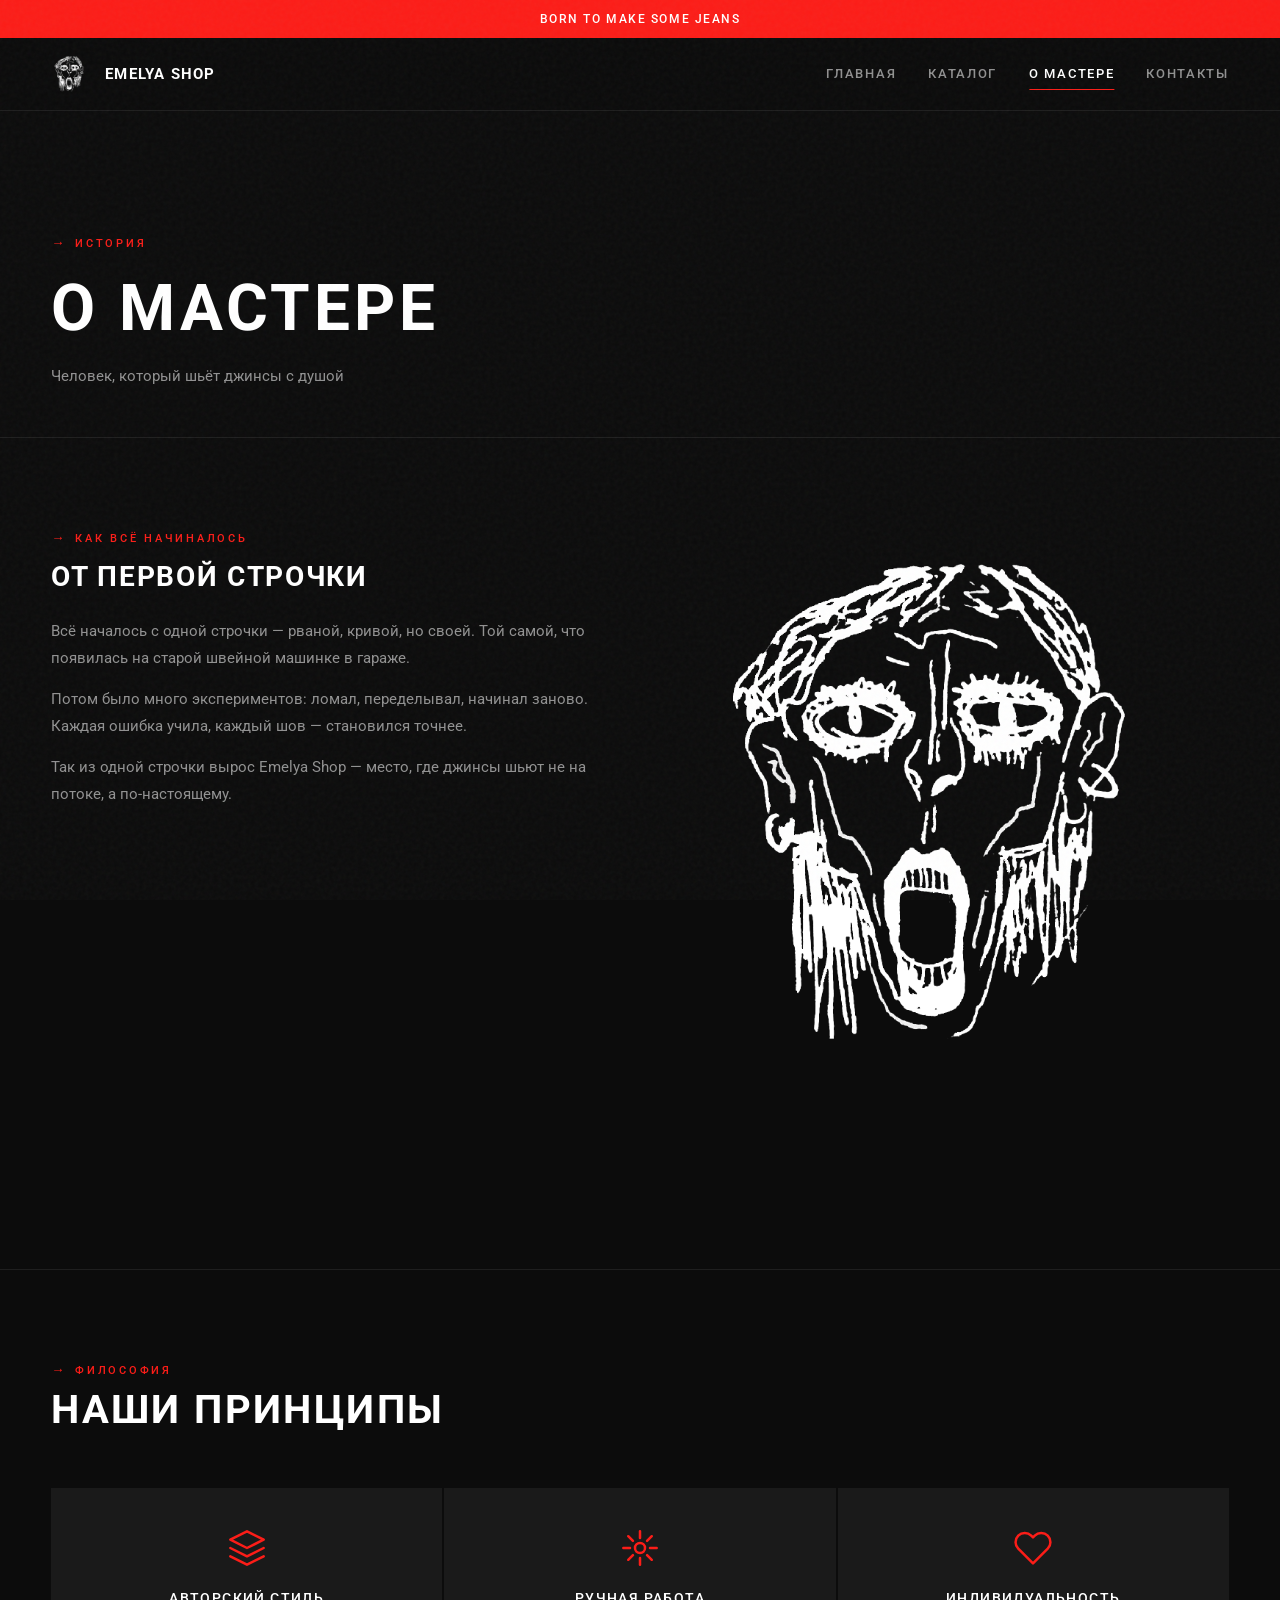
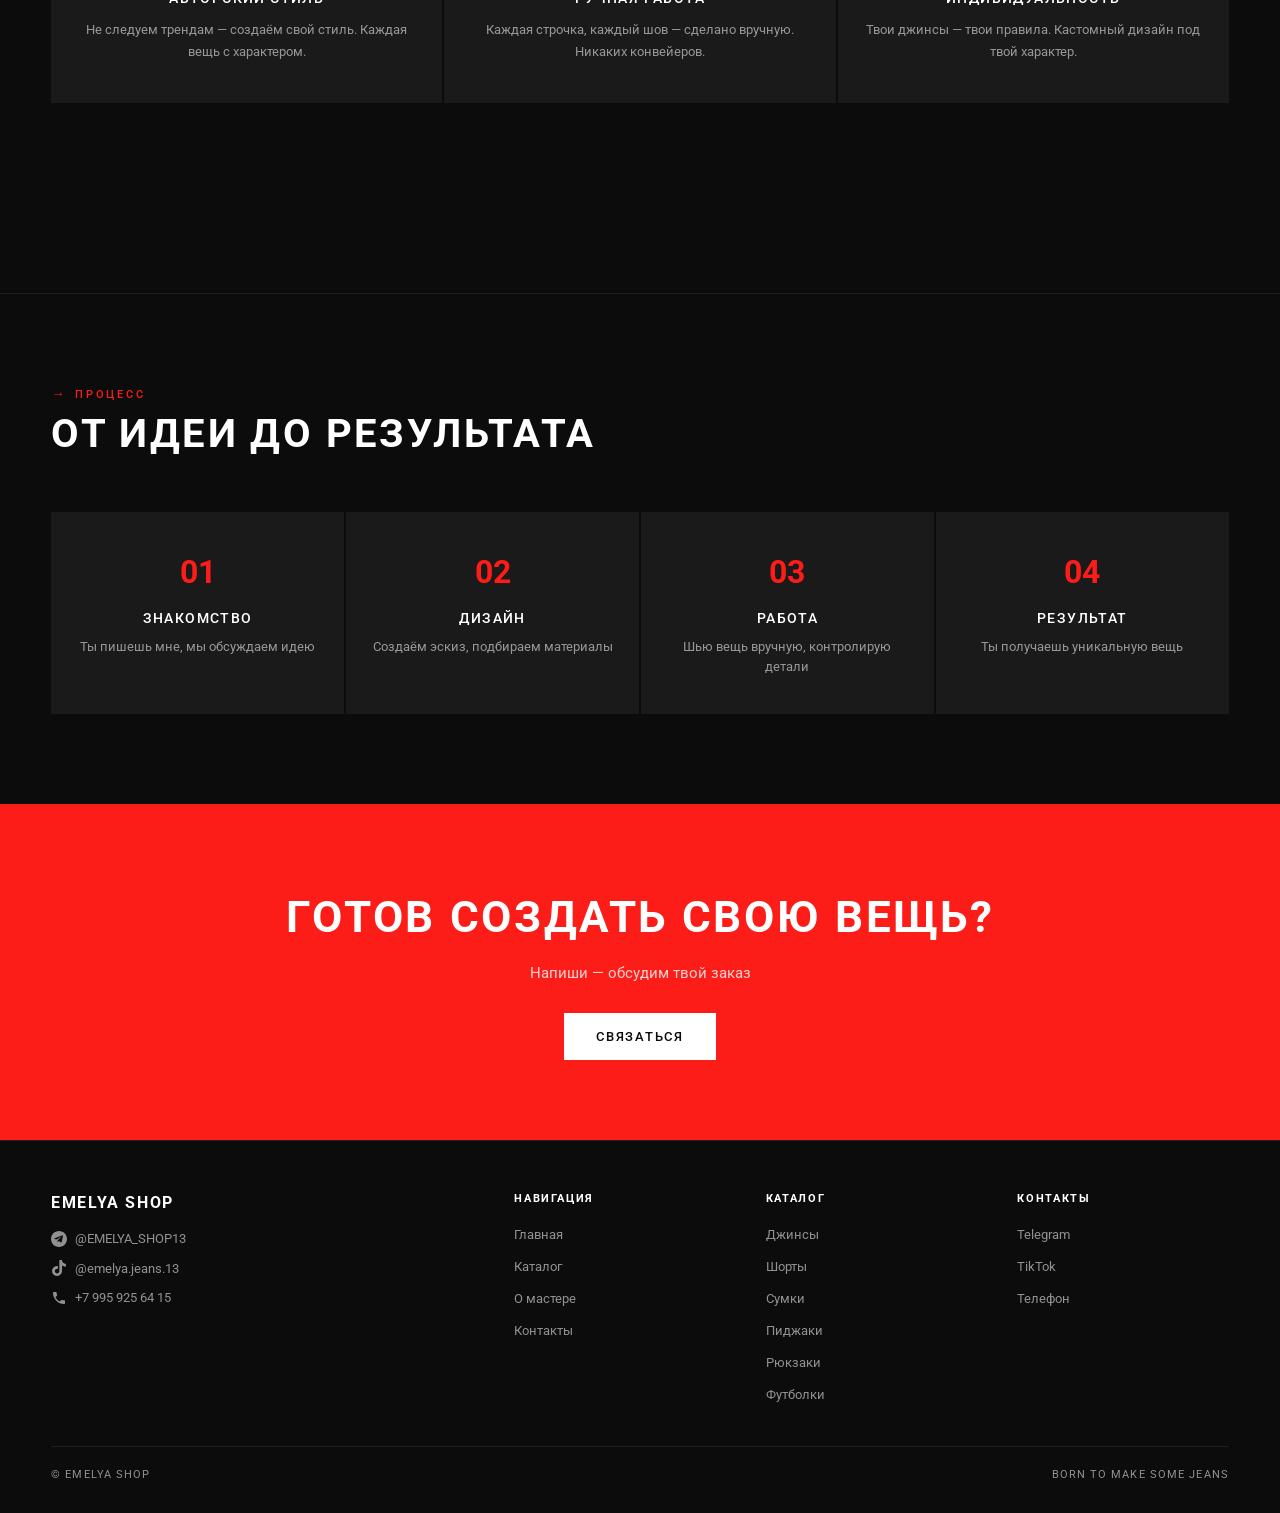
==== about.html @ 04ff91a8 "Initial commit: Emelya Shop website" ====
<!DOCTYPE html>
<html lang="ru">
<head>
  <meta charset="UTF-8">
  <meta name="viewport" content="width=device-width, initial-scale=1.0">
  <title>О мастере — EMELYA SHOP</title>
  <meta name="robots" content="noimageindex, max-image-preview:none">
  <link rel="stylesheet" href="css/style.css">

  <link rel="icon" href="images/clear-logo-white.png" sizes="32x32">
  <link rel="icon" href="images/clear-logo-white.png" sizes="16x16">
  <link rel="apple-touch-icon" href="images/clear-logo-white.png" sizes="180x180">
  <link rel="manifest" href="manifest.json">
</head>
<body>
  <div class="grain"></div>
  <div class="announcement">BORN TO MAKE SOME JEANS</div>
  <header class="header">
    <div class="container header-inner">
      <a href="index.html" class="logo"><img src="images/clear-logo-white.png" alt="Emelya Shop"><span class="logo-text" data-text="EMELYA SHOP">EMELYA SHOP</span></a>
      <nav class="nav">
        <a href="index.html">Главная</a>
        <a href="catalog.html">Каталог</a>
        <a href="about.html" class="active">О мастере</a>
        <a href="contacts.html">Контакты</a>
      </nav>
      <div class="burger"><span></span><span></span><span></span></div>
    </div>
  </header>
  <div class="mobile-menu"><a href="index.html">Главная</a><a href="catalog.html">Каталог</a><a href="about.html">О мастере</a><a href="contacts.html">Контакты</a></div>

  <section class="page-hero">
    <div class="container">
      <div class="section-label">История</div>
      <h1 class="page-hero-title">О мастере</h1>
      <p class="page-hero-sub">Человек, который шьёт джинсы с душой</p>
    </div>
  </section>

  <section class="section">
    <div class="container">
      <div class="about-story">
        <div>
          <div class="section-label">Как всё начиналось</div>
          <h2>От первой строчки</h2>
          <p>Всё началось с одной строчки — рваной, кривой, но <span class="hl">своей</span>. Той самой, что появилась на старой швейной машинке в гараже.</p>
          <p>Потом было много экспериментов: ломал, переделывал, начинал заново. Каждая ошибка учила, каждый шов — <span class="hl">становился точнее</span>.</p>
          <p>Так из одной строчки вырос <span class="hl">Emelya Shop</span> — место, где джинсы шьют не на потоке, а <span class="hl">по-настоящему</span>.</p>
        </div>
        <div class="about-story-img"><img src="images/clear-logo-white.png" alt="Emelya Shop"></div>
      </div>
    </div>
  </section>

  <div class="divider"></div>

  <section class="section">
    <div class="container">
      <div class="section-header">
        <div><div class="section-label">Философия</div><h2 class="section-title">Наши принципы</h2></div>
      </div>
      <div class="philosophy-grid">
        <div class="philosophy-card">
          <div class="philosophy-icon">
            <svg viewBox="0 0 24 24" fill="none" stroke="currentColor" stroke-width="1.5" stroke-linecap="round" stroke-linejoin="round"><path d="M12 2L2 7l10 5 10-5-10-5z"/><path d="M2 17l10 5 10-5"/><path d="M2 12l10 5 10-5"/></svg>
          </div>
          <h3>Авторский стиль</h3>
          <p>Не следуем трендам — создаём свой стиль. Каждая вещь с характером.</p>
        </div>
        <div class="philosophy-card">
          <div class="philosophy-icon">
            <svg viewBox="0 0 24 24" fill="none" stroke="currentColor" stroke-width="1.5" stroke-linecap="round" stroke-linejoin="round"><circle cx="12" cy="12" r="3"/><path d="M12 2v4m0 12v4M4.93 4.93l2.83 2.83m8.48 8.48l2.83 2.83M2 12h4m12 0h4M4.93 19.07l2.83-2.83m8.48-8.48l2.83-2.83"/></svg>
          </div>
          <h3>Ручная работа</h3>
          <p>Каждая строчка, каждый шов — сделано вручную. Никаких конвейеров.</p>
        </div>
        <div class="philosophy-card">
          <div class="philosophy-icon">
            <svg viewBox="0 0 24 24" fill="none" stroke="currentColor" stroke-width="1.5" stroke-linecap="round" stroke-linejoin="round"><path d="M20.84 4.61a5.5 5.5 0 0 0-7.78 0L12 5.67l-1.06-1.06a5.5 5.5 0 0 0-7.78 7.78l1.06 1.06L12 21.23l7.78-7.78 1.06-1.06a5.5 5.5 0 0 0 0-7.78z"/></svg>
          </div>
          <h3>Индивидуальность</h3>
          <p>Твои джинсы — твои правила. Кастомный дизайн под твой характер.</p>
        </div>
      </div>
    </div>
  </section>

  <div class="divider"></div>

  <section class="section">
    <div class="container">
      <div class="section-header">
        <div><div class="section-label">Процесс</div><h2 class="section-title">От идеи до результата</h2></div>
      </div>
      <div class="process-steps">
        <div class="process-step"><div class="step-num">01</div><h3>Знакомство</h3><p>Ты пишешь мне, мы обсуждаем идею</p></div>
        <div class="process-step"><div class="step-num">02</div><h3>Дизайн</h3><p>Создаём эскиз, подбираем материалы</p></div>
        <div class="process-step"><div class="step-num">03</div><h3>Работа</h3><p>Шью вещь вручную, контролирую детали</p></div>
        <div class="process-step"><div class="step-num">04</div><h3>Результат</h3><p>Ты получаешь уникальную вещь</p></div>
      </div>
    </div>
  </section>

  <section class="cta-banner">
    <div class="container">
      <h2 class="cta-title">Готов создать свою вещь?</h2>
      <p class="cta-desc">Напиши — обсудим твой заказ</p>
      <a href="contacts.html" class="cta-btn">Связаться</a>
    </div>
  </section>

  <footer class="footer">
    <div class="container">
      <div class="footer-grid">
        <div class="footer-brand"><h3>Emelya Shop</h3><div class="footer-social">
            <a href="https://t.me/Emelya_shop13" target="_blank" aria-label="Telegram">
              <svg viewBox="0 0 24 24" fill="currentColor" width="16" height="16"><path d="M12 0C5.37 0 0 5.37 0 12s5.37 12 12 12 12-5.37 12-12S18.63 0 12 0zm5.95 7.47l-1.97 9.28c-.15.67-.54.83-1.09.52l-3.02-2.22-1.46 1.4c-.16.16-.3.3-.61.3l.22-3.06 5.56-5.02c.24-.22-.05-.33-.37-.14l-6.87 4.32-2.97-.93c-.65-.2-.66-.65.14-.96l11.6-4.47c.54-.2 1.01.13.83.96z"/></svg>
              <span>@EMELYA_SHOP13</span>
            </a>
            <a href="https://www.tiktok.com/@emelya.jeans.13?_r=1&_t=ZS-98FneAqxl2o" target="_blank" aria-label="TikTok">
              <svg viewBox="0 0 24 24" fill="currentColor" width="16" height="16"><path d="M12.53.02C13.84 0 15.14.01 16.44 0c.08 1.53.63 3.09 1.75 4.17 1.12 1.11 2.7 1.62 4.24 1.79v4.03c-1.44-.05-2.89-.35-4.2-.97-.57-.26-1.1-.59-1.62-.93-.01 2.92.01 5.84-.02 8.75-.08 1.4-.54 2.79-1.35 3.94-1.31 1.92-3.58 3.17-5.91 3.21-1.43.08-2.86-.31-4.08-1.03-2.02-1.19-3.44-3.37-3.65-5.71-.02-.5-.03-1-.01-1.49.18-1.9 1.12-3.72 2.58-4.96 1.66-1.44 3.98-2.13 6.15-1.72.02 1.48-.04 2.96-.04 4.44-.99-.32-2.15-.23-3.02.37-.63.41-1.11 1.04-1.36 1.75-.21.51-.15 1.07-.14 1.61.24 1.64 1.82 3.02 3.5 2.87 1.12-.01 2.19-.66 2.77-1.61.19-.33.4-.67.41-1.06.1-1.79.06-3.57.07-5.36.01-4.03-.01-8.05.02-12.07z"/></svg>
              <span>@emelya.jeans.13</span>
            </a>
            <a href="tel:+79959256415" aria-label="Телефон">
              <svg viewBox="0 0 24 24" fill="currentColor" width="16" height="16"><path d="M6.62 10.79c1.44 2.83 3.76 5.14 6.59 6.59l2.2-2.2c.27-.27.67-.36 1.02-.24 1.12.37 2.33.57 3.57.57.55 0 1 .45 1 1V20c0 .55-.45 1-1 1-9.39 0-17-7.61-17-17 0-.55.45-1 1-1h3.5c.55 0 1 .45 1 1 0 1.25.2 2.45.57 3.57.11.35.03.74-.25 1.02l-2.2 2.2z"/></svg>
              <span>+7 995 925 64 15</span>
            </a>
          </div></div>
        <div class="footer-col"><h4>Навигация</h4><ul><li><a href="index.html">Главная</a></li><li><a href="catalog.html">Каталог</a></li><li><a href="about.html">О мастере</a></li><li><a href="contacts.html">Контакты</a></li></ul></div>
        <div class="footer-col"><h4>Каталог</h4>
          <ul>
            <li><a href="catalog.html?filter=jeans">Джинсы</a></li>
            <li><a href="catalog.html?filter=shorts">Шорты</a></li>
            <li><a href="catalog.html?filter=bags">Сумки</a></li>
            <li><a href="catalog.html?filter=jackets">Пиджаки</a></li>
            <li><a href="catalog.html?filter=backpacks">Рюкзаки</a></li>
            <li><a href="catalog.html?filter=tshirts">Футболки</a></li>
          </ul></div>
        <div class="footer-col"><h4>Контакты</h4>
          <ul>
            <li><a href="https://t.me/Emelya_shop13" target="_blank">Telegram</a></li>
            <li><a href="https://www.tiktok.com/@emelya.jeans.13?_r=1&_t=ZS-98FneAqxl2o" target="_blank">TikTok</a></li>
            <li><a href="tel:+79959256415">Телефон</a></li>
          </ul></div>
      </div>
      <div class="footer-bottom"><span>&copy; <span class="easter-egg">Emelya</span> Shop</span><span>BORN TO MAKE SOME JEANS</span></div>
    </div>
  </footer>
  <script src="js/main.js"></script>
  <script src="js/animations.js"></script>
</body>
</html>
---- css/style.css ----
/* =============================================
   EMELYA SHOP — Streetwear Minimal Design
   Inspired by: Shiniga Couture
   Colors: Black #0c0c0c / White #ffffff / Red #fc1d18
   ============================================= */

@import url('https://fonts.googleapis.com/css2?family=Roboto:wght@400;500;700&display=swap');

*, *::before, *::after { margin: 0; padding: 0; box-sizing: border-box; }

:root {
  --bg: #0c0c0c;
  --bg-alt: #141414;
  --surface: #1a1a1a;
  --border: rgba(255,255,255,0.08);
  --border-strong: rgba(255,255,255,0.15);
  --text: #ffffff;
  --text-muted: rgba(255,255,255,0.55);
  --red: #fc1d18;
  --red-hover: #e01914;
  --font: 'Roboto', sans-serif;
  --header-h: 72px;
  --container: 1400px;
  --radius: 2px;
  --ease: cubic-bezier(0.4, 0, 0.2, 1);
}

html { scroll-behavior: smooth; }

body {
  font-family: var(--font);
  background: var(--bg);
  color: var(--text);
  line-height: 1.5;
  overflow-x: hidden;
  -webkit-font-smoothing: antialiased;
  font-weight: 400;
}

a { color: inherit; text-decoration: none; }
ul { list-style: none; }
img { max-width: 100%; display: block; -webkit-user-drag: none; user-select: none; pointer-events: none; }
img::selection { background: transparent; }
.work-card img, .catalog-card-img img, .modal-main-img img, .about-story-img img, .logo img { pointer-events: auto; }
button { font-family: inherit; cursor: pointer; border: none; background: none; color: inherit; }

/* Container */
.container {
  max-width: var(--container);
  margin: 0 auto;
  padding: 0 clamp(20px, 4vw, 60px);
}

/* ---- Announcement Bar ---- */
.announcement {
  background: var(--red);
  color: #fff;
  text-align: center;
  padding: 10px 20px;
  font-size: 0.75rem;
  font-weight: 500;
  letter-spacing: 0.13em;
  text-transform: uppercase;
}

/* ---- Header ---- */
.header {
  position: sticky;
  top: 0;
  z-index: 100;
  background: rgba(12, 12, 12, 0.92);
  backdrop-filter: blur(20px);
  -webkit-backdrop-filter: blur(20px);
  border-bottom: 1px solid var(--border);
}

.header-inner {
  display: flex;
  align-items: center;
  justify-content: space-between;
  height: var(--header-h);
}

.logo {
  display: flex;
  align-items: center;
  gap: 14px;
  text-decoration: none;
}

.logo img {
  height: 40px;
  width: auto;
}

.logo-text {
  font-size: 0.9375rem;
  font-weight: 700;
  text-transform: uppercase;
  letter-spacing: 0.08em;
  color: var(--text);
  position: relative;
  display: inline-block;
}

.logo-text::after {
  content: '';
  position: absolute;
  bottom: -2px;
  left: 0;
  width: 0;
  height: 1px;
  background: var(--red);
  transition: width 0.3s var(--ease);
}

.logo:hover .logo-text::after {
  width: 100%;
}

.nav {
  display: flex;
  gap: 32px;
}

.nav a {
  font-size: 0.8125rem;
  font-weight: 500;
  text-transform: uppercase;
  letter-spacing: 0.13em;
  color: var(--text-muted);
  transition: color 0.2s;
  padding: 4px 0;
}

.nav a:hover,
.nav a.active {
  color: var(--text);
}

.nav-icons {
  display: flex;
  gap: 16px;
  align-items: center;
}

.nav-icon {
  width: 20px;
  height: 20px;
  stroke: var(--text);
  stroke-width: 1.5;
  fill: none;
  transition: stroke 0.2s;
}

.nav-icon:hover { stroke: var(--red); }

/* Burger */
.burger {
  display: none;
  flex-direction: column;
  gap: 5px;
  padding: 4px;
  z-index: 101;
}

.burger span {
  width: 20px;
  height: 1.5px;
  background: var(--text);
  transition: all 0.3s var(--ease);
}

.burger.active span:nth-child(1) { transform: rotate(45deg) translate(3px, 4px); }
.burger.active span:nth-child(2) { opacity: 0; }
.burger.active span:nth-child(3) { transform: rotate(-45deg) translate(3px, -4px); }

/* Mobile Menu */
.mobile-menu {
  display: none;
  position: fixed;
  top: calc(var(--header-h) + 37px);
  left: 0; right: 0; bottom: 0;
  background: var(--bg);
  flex-direction: column;
  align-items: center;
  justify-content: center;
  gap: 24px;
  z-index: 99;
}

.mobile-menu.active { display: flex; }

.mobile-menu a {
  font-size: 1.5rem;
  font-weight: 500;
  text-transform: uppercase;
  letter-spacing: 0.13em;
  color: var(--text-muted);
  transition: color 0.2s;
}

.mobile-menu a:hover { color: var(--text); }

/* ---- Hero ---- */
.hero {
  position: relative;
  height: 85vh;
  min-height: 500px;
  display: flex;
  align-items: flex-end;
  overflow: hidden;
}

.hero-bg {
  position: absolute;
  inset: 0;
  background: linear-gradient(180deg, var(--bg) 0%, rgba(12,12,12,0.4) 40%, var(--bg) 100%),
              radial-gradient(ellipse at 60% 30%, rgba(252,29,24,0.12) 0%, transparent 60%),
              var(--bg);
  z-index: 0;
}

.hero-content {
  position: relative;
  z-index: 1;
  width: 100%;
  padding-bottom: clamp(50px, 8vh, 100px);
}

.hero-label {
  font-size: 0.6875rem;
  font-weight: 500;
  text-transform: uppercase;
  letter-spacing: 0.25em;
  color: var(--red);
  margin-bottom: 20px;
}

.hero-title {
  font-size: clamp(3.5rem, 10vw, 8rem);
  font-weight: 700;
  text-transform: uppercase;
  letter-spacing: -0.02em;
  line-height: 0.92;
  margin-bottom: 28px;
}

.hero-title span {
  display: block;
  color: var(--red);
}

.hero-row {
  display: flex;
  align-items: flex-end;
  justify-content: space-between;
  gap: 40px;
  flex-wrap: wrap;
}

.hero-desc {
  max-width: 480px;
  font-size: 0.9375rem;
  color: var(--text-muted);
  line-height: 1.7;
}

.hero-btn {
  display: inline-flex;
  align-items: center;
  gap: 10px;
  padding: 16px 36px;
  background: var(--text);
  color: var(--bg);
  font-size: 0.875rem;
  font-weight: 500;
  text-transform: uppercase;
  letter-spacing: 0.13em;
  transition: all 0.3s var(--ease);
}

.hero-btn:hover {
  background: var(--red);
  color: #fff;
}

.hero-btn svg {
  width: 16px;
  height: 16px;
}

/* ---- Section ---- */
.section {
  padding: clamp(60px, 10vh, 120px) 0;
}

.section-header {
  display: flex;
  align-items: flex-end;
  justify-content: space-between;
  margin-bottom: clamp(32px, 5vw, 56px);
  gap: 20px;
  flex-wrap: wrap;
}

.section-label {
  font-size: 0.6875rem;
  font-weight: 500;
  text-transform: uppercase;
  letter-spacing: 0.25em;
  color: var(--red);
  margin-bottom: 8px;
}

.section-title {
  font-size: clamp(1.75rem, 3.5vw, 2.5rem);
  font-weight: 700;
  text-transform: uppercase;
  letter-spacing: 0.06em;
  line-height: 1.1;
}

.section-link {
  font-size: 0.8125rem;
  font-weight: 500;
  text-transform: uppercase;
  letter-spacing: 0.1em;
  color: var(--text-muted);
  display: flex;
  align-items: center;
  gap: 8px;
  transition: color 0.2s;
}

.section-link:hover { color: var(--text); }
.section-link svg { width: 18px; height: 18px; }

/* Section label arrow */
.section-label::before {
  content: '→';
  margin-right: 8px;
  display: inline-block;
  transition: transform 0.3s;
  font-size: 1.2em;
}

.section-header:hover .section-label::before,
.section-label:hover::before {
  transform: translateX(4px);
}

/* ---- Divider ---- */
.divider {
  height: 1px;
  background: var(--border);
}

/* ---- About Grid ---- */
.about-grid {
  display: grid;
  grid-template-columns: 1fr 1fr;
  gap: clamp(40px, 6vw, 80px);
}

.about-text p {
  font-size: 0.9375rem;
  color: var(--text-muted);
  line-height: 1.8;
  margin-bottom: 16px;
}

.about-text .hl { color: var(--text); font-weight: 500; }

.about-stats {
  display: grid;
  grid-template-columns: 1fr 1fr;
  gap: 1px;
  background: var(--border);
}

.stat {
  background: var(--bg);
  padding: 32px 28px;
}

.stat-num {
  font-size: 2rem;
  font-weight: 700;
  color: var(--red);
  line-height: 1;
  margin-bottom: 6px;
}

.stat-label {
  font-size: 0.75rem;
  text-transform: uppercase;
  letter-spacing: 0.1em;
  color: var(--text-muted);
}

/* ---- Works Grid ---- */
.works-grid {
  display: grid;
  grid-template-columns: repeat(4, 1fr);
  gap: 2px;
}

.work-card {
  position: relative;
  aspect-ratio: 3/4;
  overflow: hidden;
  background: var(--surface);
}

.work-card::after {
  content: '';
  position: absolute;
  inset: 0;
  z-index: 1;
  pointer-events: none;
  background-image: url("data:image/svg+xml,%3Csvg viewBox='0 0 512 512' xmlns='http://www.w3.org/2000/svg'%3E%3Cfilter id='n'%3E%3CfeTurbulence type='fractalNoise' baseFrequency='0.9' numOctaves='4' stitchTiles='stitch'/%3E%3C/filter%3E%3Crect width='100%25' height='100%25' filter='url(%23n)' opacity='0.15'/%3E%3C/svg%3E");
  background-size: 200px 200px;
  mix-blend-mode: overlay;
  opacity: 0.4;
}

.work-card img {
  width: 100%;
  height: 100%;
  object-fit: cover;
  transition: transform 0.6s var(--ease);
  -webkit-user-drag: none;
  user-select: none;
  pointer-events: none;
}

.work-card:hover img { transform: scale(1.05); }

.work-card-info {
  position: absolute;
  bottom: 0;
  left: 0;
  right: 0;
  padding: 20px;
  background: linear-gradient(transparent, rgba(0,0,0,0.8));
  transform: translateY(100%);
  transition: transform 0.4s var(--ease);
}

.work-card:hover .work-card-info { transform: translateY(0); }

.work-card-info h3 {
  font-size: 0.875rem;
  font-weight: 500;
  text-transform: uppercase;
  letter-spacing: 0.06em;
}

.work-card-info span {
  font-size: 0.6875rem;
  color: var(--red);
  text-transform: uppercase;
  letter-spacing: 0.1em;
}

/* ---- CTA Banner ---- */
.cta-banner {
  background: var(--red);
  padding: clamp(50px, 8vw, 80px) 0;
  text-align: center;
}

.cta-title {
  font-size: clamp(1.75rem, 4vw, 2.75rem);
  font-weight: 700;
  text-transform: uppercase;
  letter-spacing: 0.06em;
  color: #fff;
  margin-bottom: 12px;
}

.cta-desc {
  font-size: 0.9375rem;
  color: rgba(255,255,255,0.8);
  margin-bottom: 28px;
}

.cta-btn {
  display: inline-flex;
  align-items: center;
  gap: 10px;
  padding: 14px 32px;
  background: #fff;
  color: var(--bg);
  font-size: 0.8125rem;
  font-weight: 500;
  text-transform: uppercase;
  letter-spacing: 0.13em;
  transition: all 0.3s var(--ease);
}

.cta-btn:hover {
  background: var(--bg);
  color: #fff;
}

.cta-btn svg { width: 16px; height: 16px; }

.cta-bonus {
  font-size: 0.8125rem;
  color: rgba(255,255,255,0.8);
  margin-top: 20px;
  letter-spacing: 0.05em;
}

/* ---- Catalog Filters ---- */
.filters {
  display: flex;
  flex-wrap: wrap;
  gap: 8px;
  margin-bottom: clamp(24px, 4vw, 40px);
}

.filter-btn {
  padding: 8px 20px;
  font-size: 0.75rem;
  font-weight: 500;
  text-transform: uppercase;
  letter-spacing: 0.1em;
  color: var(--text-muted);
  border: 1px solid var(--border);
  transition: all 0.2s;
}

.filter-btn:hover {
  border-color: var(--text-muted);
  color: var(--text);
}

.filter-btn.active {
  background: var(--text);
  border-color: var(--text);
  color: var(--bg);
}

/* ---- Catalog Grid ---- */
.catalog-grid {
  display: grid;
  grid-template-columns: repeat(auto-fill, minmax(260px, 1fr));
  gap: 2px;
}

.catalog-card {
  background: var(--surface);
  cursor: pointer;
  transition: opacity 0.3s;
}

.catalog-card:hover { opacity: 0.85; }

.catalog-card-img {
  aspect-ratio: 3/4;
  overflow: hidden;
  position: relative;
}

.catalog-card-img::after {
  content: '';
  position: absolute;
  inset: 0;
  z-index: 1;
  pointer-events: none;
  background-image: url("data:image/svg+xml,%3Csvg viewBox='0 0 512 512' xmlns='http://www.w3.org/2000/svg'%3E%3Cfilter id='n'%3E%3CfeTurbulence type='fractalNoise' baseFrequency='0.9' numOctaves='4' stitchTiles='stitch'/%3E%3C/filter%3E%3Crect width='100%25' height='100%25' filter='url(%23n)' opacity='0.15'/%3E%3C/svg%3E");
  background-size: 200px 200px;
  mix-blend-mode: overlay;
  opacity: 0.4;
}

.catalog-card-img img {
  width: 100%;
  height: 100%;
  object-fit: cover;
  transition: transform 0.5s var(--ease);
  -webkit-user-drag: none;
  user-select: none;
  pointer-events: none;
}

.catalog-card:hover .catalog-card-img img { transform: scale(1.04); }

.catalog-badge {
  position: absolute;
  top: 12px;
  left: 12px;
  padding: 4px 10px;
  font-size: 0.625rem;
  font-weight: 500;
  text-transform: uppercase;
  letter-spacing: 0.1em;
  background: var(--bg);
  color: var(--red);
}

.catalog-card-body { padding: 14px 16px; }

.catalog-card-title {
  font-size: 0.875rem;
  font-weight: 500;
  text-transform: uppercase;
  letter-spacing: 0.06em;
  margin-bottom: 4px;
}

.catalog-card-desc {
  font-size: 0.8125rem;
  color: var(--text-muted);
  display: -webkit-box;
  -webkit-line-clamp: 2;
  -webkit-box-orient: vertical;
  overflow: hidden;
}

/* ---- Modal ---- */
.modal {
  display: none;
  position: fixed;
  inset: 0;
  background: rgba(0,0,0,0.92);
  z-index: 200;
  align-items: center;
  justify-content: center;
  padding: 40px;
  opacity: 0;
  transition: opacity 0.3s var(--ease);
}

.modal.active {
  display: flex;
  opacity: 1;
}

.modal-content {
  max-width: 860px;
  width: 100%;
  display: grid;
  grid-template-columns: 1fr 1fr;
  background: var(--bg-alt);
  border: 1px solid var(--border);
  overflow: hidden;
  max-height: 85vh;
  position: relative;
  animation: modalIn 0.35s var(--ease);
}

@keyframes modalIn {
  from { opacity: 0; transform: translateY(20px) scale(0.97); }
  to { opacity: 1; transform: translateY(0) scale(1); }
}

.modal-gallery { position: relative; }
.modal-main-img { aspect-ratio: 3/4; overflow: hidden; position: relative; }
.modal-main-img::after {
  content: '';
  position: absolute;
  inset: 0;
  z-index: 1;
  pointer-events: none;
  background-image: url("data:image/svg+xml,%3Csvg viewBox='0 0 512 512' xmlns='http://www.w3.org/2000/svg'%3E%3Cfilter id='n'%3E%3CfeTurbulence type='fractalNoise' baseFrequency='0.9' numOctaves='4' stitchTiles='stitch'/%3E%3C/filter%3E%3Crect width='100%25' height='100%25' filter='url(%23n)' opacity='0.15'/%3E%3C/svg%3E");
  background-size: 200px 200px;
  mix-blend-mode: overlay;
  opacity: 0.4;
}
.modal-main-img img { width: 100%; height: 100%; object-fit: cover; }

.modal-info { padding: 36px; display: flex; flex-direction: column; justify-content: center; gap: 0; }

.modal-cat {
  font-size: 0.6875rem;
  font-weight: 500;
  text-transform: uppercase;
  letter-spacing: 0.15em;
  color: var(--red);
  margin-bottom: 12px;
}

.modal-title {
  font-size: 1.75rem;
  font-weight: 700;
  text-transform: uppercase;
  letter-spacing: 0.06em;
  margin-bottom: 16px;
  line-height: 1.2;
}

.modal-divider {
  width: 40px;
  height: 2px;
  background: var(--red);
  margin-bottom: 16px;
}

.modal-desc {
  font-size: 0.9375rem;
  color: var(--text-muted);
  line-height: 1.7;
  margin-bottom: 28px;
}

.modal-order {
  display: inline-flex;
  align-items: center;
  justify-content: center;
  padding: 14px 28px;
  background: var(--red);
  color: #fff;
  font-size: 0.8125rem;
  font-weight: 600;
  text-transform: uppercase;
  letter-spacing: 0.1em;
  border: 1px solid var(--red);
  transition: all 0.3s var(--ease);
  width: fit-content;
}

.modal-order:hover {
  background: transparent;
  color: var(--red);
}

.modal-close {
  position: absolute;
  top: 12px;
  right: 12px;
  width: 36px;
  height: 36px;
  background: var(--bg);
  border: 1px solid var(--border);
  color: var(--text);
  font-size: 1.25rem;
  display: flex;
  align-items: center;
  justify-content: center;
  z-index: 10;
  transition: all 0.2s;
}

.modal-close:hover { background: var(--red); border-color: var(--red); }

/* ---- Contacts ---- */
.contacts-grid {
  display: grid;
  grid-template-columns: repeat(3, 1fr);
  gap: 2px;
}

.contact-card {
  background: var(--surface);
  padding: 40px 28px;
  text-align: center;
  transition: background 0.3s;
}

.contact-card:hover { background: var(--bg-alt); }

.contact-icon {
  font-size: 1.75rem;
  margin-bottom: 16px;
}

.contact-card h3 {
  font-size: 0.875rem;
  font-weight: 500;
  text-transform: uppercase;
  letter-spacing: 0.1em;
  margin-bottom: 8px;
}

.contact-card p {
  font-size: 0.8125rem;
  color: var(--text-muted);
  margin-bottom: 20px;
  line-height: 1.6;
}

.contact-link {
  display: inline-flex;
  align-items: center;
  gap: 8px;
  padding: 10px 24px;
  font-size: 0.75rem;
  font-weight: 500;
  text-transform: uppercase;
  letter-spacing: 0.1em;
  border: 1px solid var(--border);
  transition: all 0.2s;
}

.contact-link:hover {
  border-color: var(--text);
  background: var(--text);
  color: var(--bg);
}

.contact-link svg { width: 14px; height: 14px; }

.contacts-info {
  margin-top: 2px;
  background: var(--surface);
  padding: clamp(32px, 5vw, 50px);
  text-align: center;
}

.contacts-info h2 {
  font-size: 1.5rem;
  font-weight: 700;
  text-transform: uppercase;
  letter-spacing: 0.06em;
  margin-bottom: 14px;
}

.contacts-info p {
  font-size: 0.9375rem;
  color: var(--text-muted);
  line-height: 1.8;
  max-width: 560px;
  margin: 0 auto;
}

.contacts-info .hl { color: var(--red); font-weight: 500; }

/* ---- About Page ---- */
.page-hero {
  padding: calc(var(--header-h) + 50px) 0 50px;
  border-bottom: 1px solid var(--border);
}

.page-hero-title {
  font-size: clamp(2.25rem, 5vw, 4rem);
  font-weight: 700;
  text-transform: uppercase;
  letter-spacing: 0.06em;
  margin-bottom: 8px;
}

.page-hero-sub {
  font-size: 0.9375rem;
  color: var(--text-muted);
}

.about-story {
  display: grid;
  grid-template-columns: 1fr 1fr;
  gap: clamp(40px, 6vw, 80px);
  margin-bottom: clamp(60px, 8vw, 100px);
}

.about-story h2 {
  font-size: 1.75rem;
  font-weight: 700;
  text-transform: uppercase;
  letter-spacing: 0.06em;
  margin-bottom: 20px;
}

.about-story p {
  font-size: 0.9375rem;
  color: var(--text-muted);
  line-height: 1.8;
  margin-bottom: 14px;
}

.about-story-img {
  display: flex;
  align-items: center;
  justify-content: center;
}
.about-story-img img {
  max-width: 100%;
  height: auto;
}

.philosophy-grid {
  display: grid;
  grid-template-columns: repeat(3, 1fr);
  gap: 2px;
  margin-bottom: clamp(60px, 8vw, 100px);
}

.philosophy-card {
  background: var(--surface);
  padding: 40px 28px;
  text-align: center;
  transition: transform 0.4s ease;
}

.philosophy-card:hover {
  transform: translateY(-4px);
}

.philosophy-icon {
  width: 40px;
  height: 40px;
  margin: 0 auto 20px;
  color: var(--red);
}

.philosophy-icon svg {
  width: 100%;
  height: 100%;
}

.philosophy-card h3 {
  font-size: 0.875rem;
  font-weight: 500;
  text-transform: uppercase;
  letter-spacing: 0.1em;
  margin-bottom: 10px;
}

.philosophy-card p {
  font-size: 0.8125rem;
  color: var(--text-muted);
  line-height: 1.7;
}

.process-steps {
  display: grid;
  grid-template-columns: repeat(4, 1fr);
  gap: 2px;
}

.process-step {
  background: var(--surface);
  padding: 36px 24px;
  text-align: center;
}

.step-num {
  font-size: 2rem;
  font-weight: 700;
  color: var(--red);
  margin-bottom: 12px;
  transition: color 0.4s ease;
}

.step-num:hover {
  color: var(--text);
}

.process-step h3 {
  font-size: 0.875rem;
  font-weight: 500;
  text-transform: uppercase;
  letter-spacing: 0.1em;
  margin-bottom: 8px;
}

.process-step p {
  font-size: 0.8125rem;
  color: var(--text-muted);
  line-height: 1.6;
}

.easter-egg {
  cursor: default;
}

/* ---- Footer ---- */
.footer {
  border-top: 1px solid var(--border);
  padding: 50px 0 30px;
}

.footer-grid {
  display: grid;
  grid-template-columns: 2fr 1fr 1fr 1fr;
  gap: 40px;
  margin-bottom: 40px;
}

.footer-brand h3 {
  font-size: 1rem;
  font-weight: 700;
  text-transform: uppercase;
  letter-spacing: 0.1em;
  margin-bottom: 10px;
}

.footer-brand p {
  font-size: 0.8125rem;
  color: var(--text-muted);
  line-height: 1.7;
}

.footer-social {
  display: flex;
  flex-direction: column;
  gap: 10px;
  margin-top: 14px;
}

.footer-social a {
  display: flex;
  align-items: center;
  gap: 8px;
  font-size: 0.8125rem;
  color: var(--text-muted);
  transition: color 0.2s;
}

.footer-social a svg {
  width: 16px;
  height: 16px;
  flex-shrink: 0;
}

.footer-social a:hover {
  color: var(--text);
}

.footer-col h4 {
  font-size: 0.6875rem;
  font-weight: 700;
  text-transform: uppercase;
  letter-spacing: 0.15em;
  color: var(--text);
  margin-bottom: 14px;
}

.footer-col ul { display: flex; flex-direction: column; gap: 8px; }

.footer-col a {
  font-size: 0.8125rem;
  color: var(--text-muted);
  transition: color 0.2s;
}

.footer-col a:hover { color: var(--text); }

.footer-bottom {
  border-top: 1px solid var(--border);
  padding-top: 20px;
  display: flex;
  justify-content: space-between;
  align-items: center;
  font-size: 0.6875rem;
  color: var(--text-muted);
  text-transform: uppercase;
  letter-spacing: 0.1em;
}

/* ---- Scroll Reveal ---- */
.reveal {
  opacity: 0;
  transform: translateY(20px);
  transition: opacity 0.6s var(--ease), transform 0.6s var(--ease);
}

.reveal.is-visible { opacity: 1; transform: translateY(0); }

/* ---- Scroll Reveal Directional ---- */
.reveal-up { transform: translateY(30px); }
.reveal-left { transform: translateX(-30px); }
.reveal-right { transform: translateX(30px); }
.reveal-scale { transform: scale(0.92); }
.reveal-fade { transform: none; }
.reveal-up.is-visible,
.reveal-left.is-visible,
.reveal-right.is-visible,
.reveal-scale.is-visible,
.reveal-fade.is-visible {
  opacity: 1;
  transform: translate(0) scale(1);
}

/* Stagger children - hidden until parent triggers */
.works-grid .work-card,
.about-stats .stat,
.contacts-grid .contact-card,
.contacts-bordered .contact-bordered,
.philosophy-grid .philosophy-card,
.process-steps .process-step,
.social-feed-grid .social-feed-item,
.footer-grid .footer-col,
.catalog-grid .catalog-card {
  opacity: 0;
  transform: translateY(20px);
  transition: opacity 0.6s var(--ease), transform 0.6s var(--ease);
}

.works-grid .work-card.is-visible,
.about-stats .stat.is-visible,
.contacts-grid .contact-card.is-visible,
.contacts-bordered .contact-bordered.is-visible,
.philosophy-grid .philosophy-card.is-visible,
.process-steps .process-step.is-visible,
.social-feed-grid .social-feed-item.is-visible,
.footer-grid .footer-col.is-visible,
.catalog-grid .catalog-card.is-visible {
  opacity: 1;
  transform: translateY(0);
}

/* CTA banner slide-up */
.cta-banner {
  transform: translateY(30px);
  opacity: 0;
  transition: opacity 0.7s var(--ease), transform 0.7s var(--ease);
}
.cta-banner.cta-visible {
  opacity: 1;
  transform: translateY(0);
}

/* Newsletter inner slide-up */
.newsletter-inner {
  opacity: 0;
  transform: translateY(24px);
  transition: opacity 0.6s var(--ease), transform 0.6s var(--ease);
}
.newsletter-inner.is-visible {
  opacity: 1;
  transform: translateY(0);
}

/* Divider expand */
.divider {
  transform: scaleX(0);
  transform-origin: center;
  transition: transform 0.8s var(--ease);
}
.divider.divider-visible {
  transform: scaleX(1);
}

/* Header scrolled shadow */
.header-scrolled {
  box-shadow: 0 4px 30px rgba(0, 0, 0, 0.4);
}

/* ---- Reduced Motion ---- */
@media (prefers-reduced-motion: reduce) {
  *, *::before, *::after {
    animation-duration: 0.01ms !important;
    transition-duration: 0.01ms !important;
  }
  .reveal, .reveal-up, .reveal-left, .reveal-right, .reveal-scale, .reveal-fade {
    opacity: 1;
    transform: none;
  }
  .works-grid .work-card,
  .about-stats .stat,
  .contacts-grid .contact-card,
  .contacts-bordered .contact-bordered,
  .philosophy-grid .philosophy-card,
  .process-steps .process-step,
  .social-feed-grid .social-feed-item,
  .footer-grid .footer-col,
  .catalog-grid .catalog-card {
    opacity: 1;
    transform: none;
  }
  .cta-banner, .newsletter-inner { opacity: 1; transform: none; }
  .divider { transform: scaleX(1); }
}


/* ---- Enhanced Animations ---- */

/* Hero text stagger */
.hero-label { opacity: 0; animation: fadeUp 0.6s 0.2s var(--ease) forwards; }
.hero-title { opacity: 0; animation: fadeUp 0.6s 0.4s var(--ease) forwards; }
.hero-desc { opacity: 0; animation: fadeUp 0.6s 0.6s var(--ease) forwards; }
.hero-btn { opacity: 0; animation: fadeUp 0.6s 0.8s var(--ease) forwards; }

@keyframes fadeUp {
  from { opacity: 0; transform: translateY(20px); }
  to { opacity: 1; transform: translateY(0); }
}

/* Card hover lift */
.work-card {
  transition: transform 0.4s var(--ease), box-shadow 0.4s var(--ease);
}

.work-card:hover {
  transform: translateY(-4px);
  box-shadow: 0 12px 40px rgba(0,0,0,0.4);
}

/* Catalog card hover */
.catalog-card {
  transition: transform 0.3s var(--ease), box-shadow 0.3s var(--ease);
}

.catalog-card:hover {
  transform: translateY(-3px);
  box-shadow: 0 8px 30px rgba(0,0,0,0.3);
}

/* Button hover glow */
.hero-btn, .cta-btn {
  transition: all 0.3s var(--ease);
  position: relative;
}

.hero-btn:hover, .cta-btn:hover {
  box-shadow: 0 0 20px rgba(252, 29, 24, 0.3);
}

/* Filter button press */
.filter-btn:active {
  transform: scale(0.96);
}

/* Contact card hover */
.contact-bordered {
  transition: background 0.8s cubic-bezier(0.25, 0.46, 0.45, 0.94);
}

.contact-bordered:hover {
  transform: none;
  box-shadow: none;
}

/* Social feed item */
.social-feed-item {
  transition: transform 0.3s var(--ease);
}

.social-feed-item:hover {
  transform: scale(1.03);
  z-index: 2;
}

/* Footer link underline */
.footer-col a {
  position: relative;
}

.footer-col a::after {
  content: '';
  position: absolute;
  bottom: -2px;
  left: 0;
  width: 0;
  height: 1px;
  background: var(--red);
  transition: width 0.3s var(--ease);
}

.footer-col a:hover::after {
  width: 100%;
}

/* Nav link underline */
.nav a {
  position: relative;
}

.nav a::after {
  content: '';
  position: absolute;
  bottom: -2px;
  left: 50%;
  width: 0;
  height: 1px;
  background: var(--red);
  transition: all 0.3s var(--ease);
  transform: translateX(-50%);
}

.nav a:hover::after,
.nav a.active::after {
  width: 100%;
}

/* Stat number count-up feel */
.stat-num {
  transition: color 0.3s;
}

.stat:hover .stat-num {
  color: #fff;
}

/* Announcement pulse */
.announcement {
  animation: announcePulse 4s ease-in-out infinite;
}

@keyframes announcePulse {
  0%, 100% { opacity: 1; }
  50% { opacity: 0.85; }
}

/* Border box red glow on hover */
.border-box-thick {
  transition: border-color 0.3s var(--ease);
}

.border-box-thick:hover {
  border-color: var(--red);
}


/* Image zoom on card hover (catalog) */
.catalog-card-img img {
  transition: transform 0.5s var(--ease);
}

.catalog-card:hover .catalog-card-img img {
  transform: scale(1.06);
}

/* Smooth page load */
body {
  animation: pageLoad 0.4s ease-out;
}

@keyframes pageLoad {
  from { opacity: 0; }
  to { opacity: 1; }
}

/* ---- Responsive ---- */
@media (max-width: 1023px) {
  .about-grid { grid-template-columns: 1fr; }
  .about-story { grid-template-columns: 1fr; }
  .works-grid { grid-template-columns: repeat(2, 1fr); }
  .footer-grid { grid-template-columns: 1fr 1fr; }
  .process-steps { grid-template-columns: repeat(2, 1fr); }
}

@media (max-width: 768px) {
  .nav { display: none; }
  .burger { display: flex; }
  .hero { height: 75vh; min-height: 450px; }
  .hero-title { font-size: clamp(2.8rem, 12vw, 4.5rem); }
  .hero-row { flex-direction: column; align-items: flex-start; }
  .contacts-grid { grid-template-columns: 1fr; }
  .philosophy-grid { grid-template-columns: 1fr; }
  .process-steps { grid-template-columns: 1fr; }
  .footer-grid { grid-template-columns: 1fr; gap: 24px; }
  .footer-bottom { flex-direction: column; gap: 10px; text-align: center; }
  .modal-content { grid-template-columns: 1fr; max-width: 450px; }
  .modal-main-img { aspect-ratio: 1; }
  .modal { padding: 16px; }
  .modal-info { padding: 20px; }
}

@media (max-width: 480px) {
  .works-grid { grid-template-columns: 1fr; }
  .catalog-grid { grid-template-columns: 1fr 1fr; }
}

/* ---- Grain Texture Overlay ---- */
.grain {
  position: fixed;
  inset: 0;
  pointer-events: none;
  z-index: 9999;
  opacity: 0.04;
  background-image: url("data:image/svg+xml,%3Csvg viewBox='0 0 256 256' xmlns='http://www.w3.org/2000/svg'%3E%3Cfilter id='g'%3E%3CfeTurbulence type='fractalNoise' baseFrequency='0.85' numOctaves='4' stitchTiles='stitch'/%3E%3C/filter%3E%3Crect width='100%25' height='100%25' filter='url(%23g)'/%3E%3C/svg%3E");
}

/* ---- Red Border Boxes (Kimono-style) ---- */
.border-box {
  border: 1px solid var(--red);
  padding: 24px;
}

.border-box-thick {
  border: 2px solid var(--red);
  padding: 28px;
}

/* ---- Decorative Star (Fight Club style) ---- */
.deco-star {
  position: absolute;
  width: 60px;
  height: 60px;
  opacity: 0.6;
}

.deco-star svg {
  width: 100%;
  height: 100%;
  fill: var(--red);
}

/* ---- Decorative Arrow ---- */
.deco-arrow {
  display: inline-block;
  color: var(--red);
  font-size: 1.5rem;
  transform: rotate(-15deg);
  margin-left: 8px;
}

/* ---- Social Feed Section ---- */
.social-feed {
  background: var(--red);
  padding: clamp(40px, 6vw, 60px) 0;
}

.social-feed-header {
  text-align: center;
  margin-bottom: 24px;
}

.social-feed-title {
  font-size: clamp(2rem, 5vw, 3.5rem);
  font-weight: 700;
  text-transform: uppercase;
  letter-spacing: 0.06em;
  color: var(--bg);
}

.social-feed-grid {
  display: grid;
  grid-template-columns: repeat(6, 1fr);
  gap: 4px;
}

.social-feed-item {
  aspect-ratio: 1;
  overflow: hidden;
  background: rgba(0,0,0,0.15);
  position: relative;
}

.social-feed-item img {
  width: 100%;
  height: 100%;
  object-fit: cover;
  transition: transform 0.4s var(--ease);
  filter: grayscale(20%);
  -webkit-user-drag: none;
  user-select: none;
  pointer-events: none;
}

.social-feed-item:hover img {
  transform: scale(1.08);
  filter: grayscale(0%);
}

/* ---- Newsletter Section ---- */
.newsletter {
  background: var(--bg);
  border-top: 2px solid var(--red);
  border-bottom: 2px solid var(--red);
  padding: clamp(40px, 6vw, 60px) 0;
}

.newsletter-inner {
  max-width: 700px;
  margin: 0 auto;
  text-align: center;
}

.newsletter-title {
  font-size: clamp(1.5rem, 3vw, 2.25rem);
  font-weight: 700;
  text-transform: uppercase;
  letter-spacing: 0.06em;
  margin-bottom: 12px;
}

.newsletter-desc {
  font-size: 0.9375rem;
  color: var(--text-muted);
  margin-bottom: 28px;
}

.newsletter-form {
  display: flex;
  gap: 0;
  max-width: 500px;
  width: 100%;
  margin: 0 auto;
  position: relative;
}

.newsletter-input {
  flex: 1;
  padding: 14px 20px;
  background: var(--surface);
  border: 1px solid var(--border);
  border-right: none;
  color: var(--text);
  font-family: var(--font);
  font-size: 0.875rem;
  outline: none;
  transition: border-color 0.2s;
}

.newsletter-input::placeholder {
  color: var(--text-muted);
  text-transform: uppercase;
  letter-spacing: 0.06em;
  font-size: 0.75rem;
}

.newsletter-input:focus {
  border-color: var(--red);
}

.newsletter-submit {
  padding: 14px 28px;
  background: var(--red);
  color: #fff;
  font-family: var(--font);
  font-size: 0.75rem;
  font-weight: 500;
  text-transform: uppercase;
  letter-spacing: 0.1em;
  border: 1px solid var(--red);
  cursor: pointer;
  transition: all 0.2s;
  white-space: nowrap;
}

.newsletter-submit:hover {
  background: #fff;
  color: var(--bg);
  border-color: #fff;
}

/* Newsletter success overlay */
.newsletter-success {
  position: absolute;
  top: 0;
  left: 0;
  right: -43px;
  bottom: 0;
  display: flex;
  align-items: center;
  justify-content: center;
  background: linear-gradient(90deg, var(--red) 0%, #e01914 100%);
  color: #fff;
  font-size: 1.125rem;
  font-weight: 400;
  text-transform: uppercase;
  letter-spacing: 0.1em;
  opacity: 0;
  transform: scaleX(0);
  transform-origin: left;
}

.newsletter-success.is-active {
  animation: formSuccess 1.2s cubic-bezier(0.25, 0.1, 0.25, 1) forwards;
}

@keyframes formSuccess {
  0% { opacity: 0; transform: scaleX(0); transform-origin: left; }
  50% { opacity: 1; transform: scaleX(1); transform-origin: left; }
  100% { opacity: 1; transform: scaleX(1); }
}

/* ---- Big Text Marquee ---- */
.marquee {
  overflow: hidden;
  white-space: nowrap;
  padding: 16px 0;
  border-top: 1px solid var(--border);
  border-bottom: 1px solid var(--border);
}

.marquee-inner {
  display: inline-flex;
  animation: marquee 45s linear infinite;
  will-change: transform;
}

.marquee-text {
  font-size: clamp(1rem, 2vw, 1.25rem);
  font-weight: 700;
  text-transform: uppercase;
  letter-spacing: 0.15em;
  color: var(--text-muted);
  padding-right: 0;
  flex-shrink: 0;
}

.marquee-text .red {
  color: var(--red);
  margin: 0 24px;
}

@keyframes marquee {
  0% { transform: translateX(0); }
  100% { transform: translateX(-50%); }
}

/* ---- Contact Grid (clean minimal) ---- */
.contacts-bordered {
  display: grid;
  grid-template-columns: 1fr 1fr;
  gap: 0;
  border-top: 1px solid var(--border);
}

.contact-bordered {
  padding: 28px 24px;
  display: flex;
  align-items: flex-start;
  gap: 16px;
  border-bottom: 1px solid var(--border);
  transition: background 0.8s cubic-bezier(0.25, 0.46, 0.45, 0.94);
}

.contact-bordered:nth-child(odd) {
  border-right: 1px solid var(--border);
}

.contact-bordered:hover {
  background: transparent;
  filter: brightness(1.3);
}

.contact-bordered-icon {
  width: 40px;
  height: 40px;
  background: var(--surface);
  border: 1px solid var(--border);
  border-radius: 10px;
  display: flex;
  align-items: center;
  justify-content: center;
  flex-shrink: 0;
  color: var(--red);
  transition: border-color 0.5s ease, color 0.5s ease;
}

.contact-bordered:hover .contact-bordered-icon {
  border-color: var(--red);
  color: var(--red);
}

.contact-bordered-icon svg {
  width: 20px;
  height: 20px;
}

.contact-bordered-text h3 {
  font-size: 0.8125rem;
  font-weight: 600;
  text-transform: uppercase;
  letter-spacing: 0.08em;
  margin-bottom: 6px;
}

.contact-bordered-text p {
  font-size: 0.8125rem;
  color: var(--text-muted);
  line-height: 1.5;
  margin-bottom: 8px;
}

.contact-bordered-text a {
  color: var(--text-muted);
  font-size: 0.8125rem;
  font-weight: 500;
  transition: color 0.5s ease, border-color 0.5s ease;
  text-decoration: none;
  border-bottom: 1px solid transparent;
}

.contact-bordered-text a:hover {
  color: var(--red);
}

/* ---- Responsive additions ---- */
@media (max-width: 768px) {
  .social-feed-grid { grid-template-columns: repeat(3, 1fr); }
  .newsletter-form { flex-direction: column; }
  .newsletter-input { border-right: 1px solid var(--border); border-bottom: none; }
  .contacts-bordered { grid-template-columns: 1fr; }
}

/* ---- Glitch Easter Egg ---- */
.glitch-overlay {
  position: fixed;
  inset: 0;
  z-index: 9999;
  pointer-events: none;
  opacity: 0;
  visibility: hidden;
}

.glitch-overlay.active {
  opacity: 1;
  visibility: visible;
}

.glitch-logo {
  position: absolute;
  top: 50%;
  left: 50%;
  width: clamp(300px, 50vw, 600px);
  opacity: 0;
  transform: translate(-50%, -50%) rotate(-5deg);
  pointer-events: none;
}

.glitch-logo img {
  width: 100%;
  height: auto;
  filter: drop-shadow(0 0 20px rgba(252, 29, 24, 0.6));
  pointer-events: none;
  user-select: none;
}

.glitch-overlay.active .glitch-logo {
  animation: glitchMain 1.8s ease-out forwards;
}

@keyframes glitchMain {
  0% {
    opacity: 0;
    transform: translate(-50%, -50%) rotate(-5deg) scale(1.2);
    filter: hue-rotate(30deg) saturate(2);
  }
  20% {
    opacity: 1;
    transform: translate(-50%, -50%) rotate(3deg) scale(1);
    filter: none;
  }
  80% {
    opacity: 1;
    transform: translate(-50%, -50%) rotate(3deg) scale(1);
  }
  100% {
    opacity: 0;
    transform: translate(-50%, -50%) rotate(3deg) scale(0.95);
  }
}
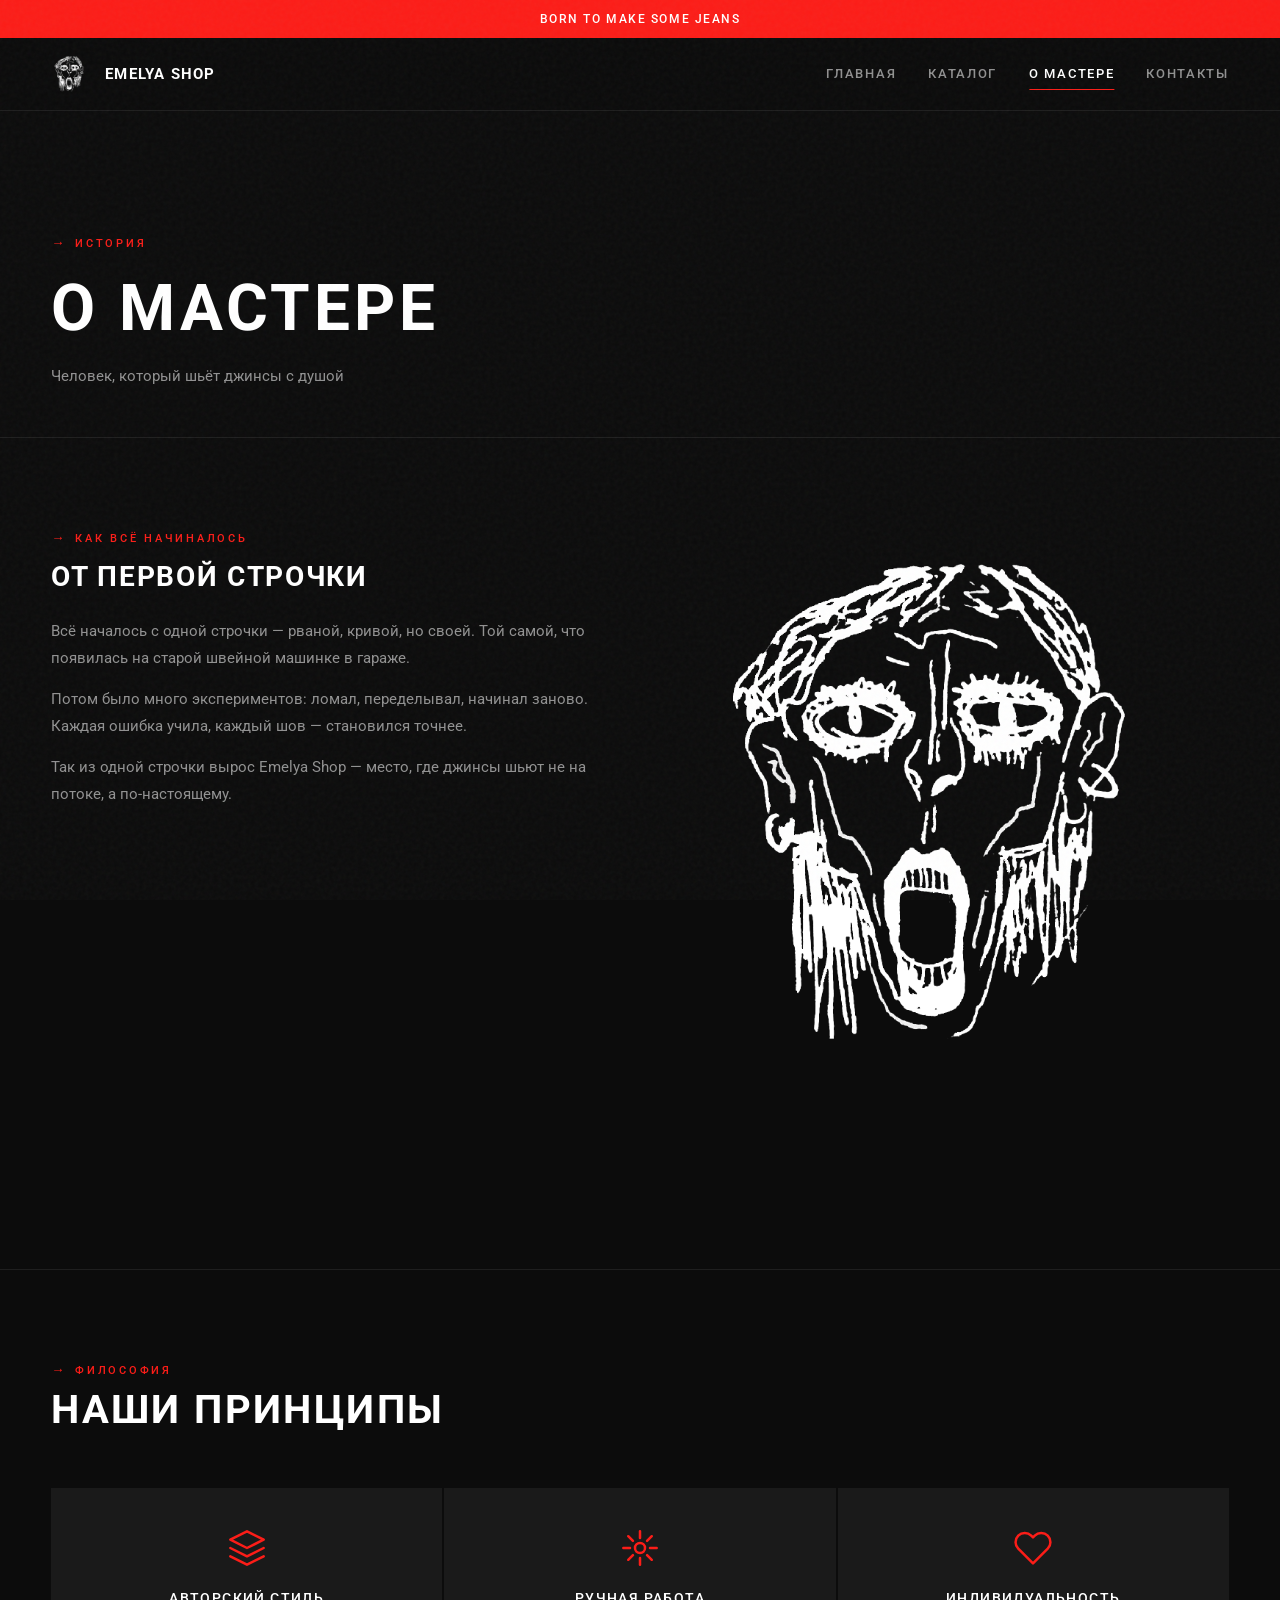
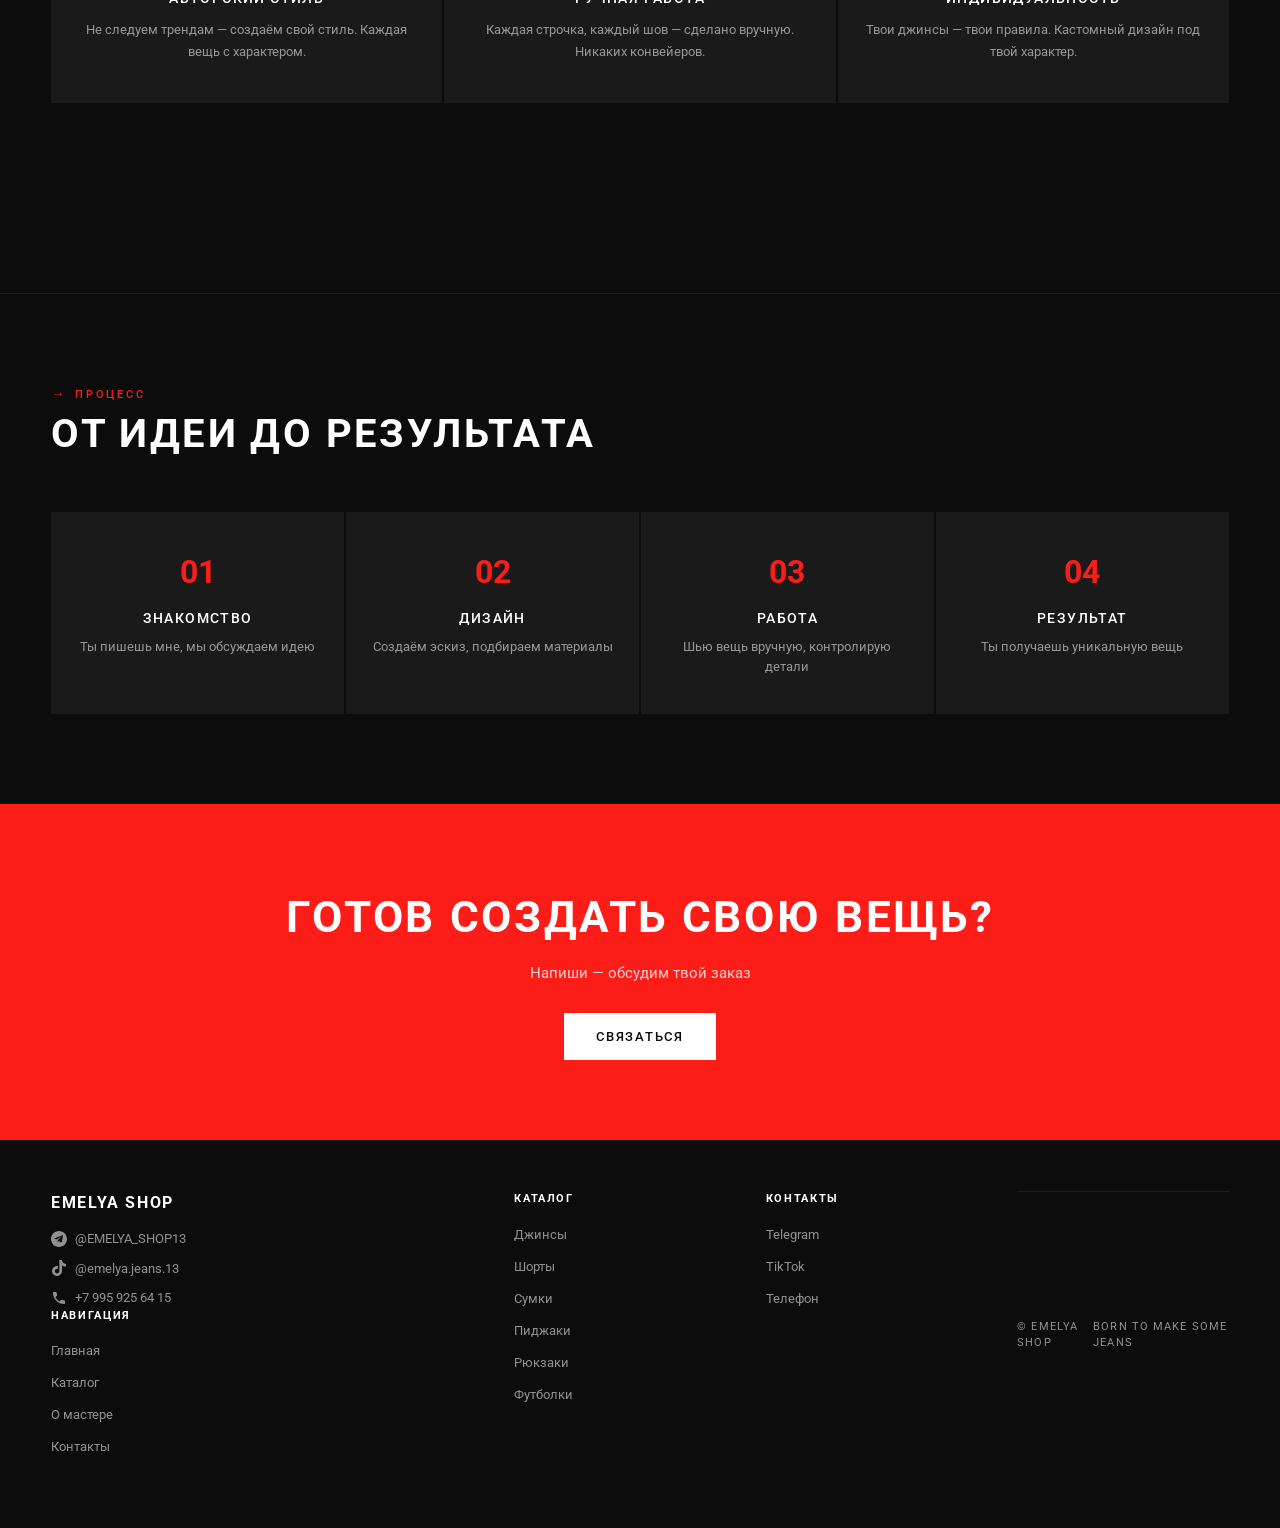
==== commit 9ae48ba6: "Fix mobile footer: wrap brand+nav and catalog+contacts in separate containers" ====
--- a/about.html
+++ b/about.html
@@ -112,7 +112,8 @@
   <footer class="footer">
     <div class="container">
       <div class="footer-grid">
-        <div class="footer-brand"><h3>Emelya Shop</h3><div class="footer-social">
+        <div class="footer-left">
+          <div class="footer-brand"><h3>Emelya Shop</h3><div class="footer-social">
             <a href="https://t.me/Emelya_shop13" target="_blank" aria-label="Telegram">
               <svg viewBox="0 0 24 24" fill="currentColor" width="16" height="16"><path d="M12 0C5.37 0 0 5.37 0 12s5.37 12 12 12 12-5.37 12-12S18.63 0 12 0zm5.95 7.47l-1.97 9.28c-.15.67-.54.83-1.09.52l-3.02-2.22-1.46 1.4c-.16.16-.3.3-.61.3l.22-3.06 5.56-5.02c.24-.22-.05-.33-.37-.14l-6.87 4.32-2.97-.93c-.65-.2-.66-.65.14-.96l11.6-4.47c.54-.2 1.01.13.83.96z"/></svg>
               <span>@EMELYA_SHOP13</span>
@@ -125,9 +126,11 @@
               <svg viewBox="0 0 24 24" fill="currentColor" width="16" height="16"><path d="M6.62 10.79c1.44 2.83 3.76 5.14 6.59 6.59l2.2-2.2c.27-.27.67-.36 1.02-.24 1.12.37 2.33.57 3.57.57.55 0 1 .45 1 1V20c0 .55-.45 1-1 1-9.39 0-17-7.61-17-17 0-.55.45-1 1-1h3.5c.55 0 1 .45 1 1 0 1.25.2 2.45.57 3.57.11.35.03.74-.25 1.02l-2.2 2.2z"/></svg>
               <span>+7 995 925 64 15</span>
             </a>
-          </div></div>
-        <div class="footer-col"><h4>Навигация</h4><ul><li><a href="index.html">Главная</a></li><li><a href="catalog.html">Каталог</a></li><li><a href="about.html">О мастере</a></li><li><a href="contacts.html">Контакты</a></li></ul></div>
-        <div class="footer-col"><h4>Каталог</h4>
+          </div>
+          <div class="footer-col"><h4>Навигация</h4><ul><li><a href="index.html">Главная</a></li><li><a href="catalog.html">Каталог</a></li><li><a href="about.html">О мастере</a></li><li><a href="contacts.html">Контакты</a></li></ul></div>
+        </div>
+        <div class="footer-right">
+          <div class="footer-col"><h4>Каталог</h4>
           <ul>
             <li><a href="catalog.html?filter=jeans">Джинсы</a></li>
             <li><a href="catalog.html?filter=shorts">Шорты</a></li>
@@ -136,12 +139,13 @@
             <li><a href="catalog.html?filter=backpacks">Рюкзаки</a></li>
             <li><a href="catalog.html?filter=tshirts">Футболки</a></li>
           </ul></div>
-        <div class="footer-col"><h4>Контакты</h4>
+          <div class="footer-col"><h4>Контакты</h4>
           <ul>
             <li><a href="https://t.me/Emelya_shop13" target="_blank">Telegram</a></li>
             <li><a href="https://www.tiktok.com/@emelya.jeans.13?_r=1&_t=ZS-98FneAqxl2o" target="_blank">TikTok</a></li>
             <li><a href="tel:+79959256415">Телефон</a></li>
           </ul></div>
+        </div>
       </div>
       <div class="footer-bottom"><span>&copy; <span class="easter-egg">Emelya</span> Shop</span><span>BORN TO MAKE SOME JEANS</span></div>
     </div>
--- a/css/style.css
+++ b/css/style.css
@@ -977,6 +977,10 @@
   grid-template-columns: 2fr 1fr 1fr 1fr;
   gap: 40px;
   margin-bottom: 40px;
+}
+
+.footer-left, .footer-right {
+  display: contents;
 }
 
 .footer-brand h3 {
@@ -1329,7 +1333,6 @@
   .about-grid { grid-template-columns: 1fr; }
   .about-story { grid-template-columns: 1fr; }
   .works-grid { grid-template-columns: repeat(2, 1fr); }
-  .footer-grid { grid-template-columns: 1fr 1fr; }
   .process-steps { grid-template-columns: repeat(2, 1fr); }
 }
 
@@ -1337,12 +1340,15 @@
   .nav { display: none; }
   .burger { display: flex; }
   .hero { height: 75vh; min-height: 450px; }
-  .hero-title { font-size: clamp(2.8rem, 12vw, 4.5rem); }
+  .hero-title { font-size: clamp(4rem, 18vw, 7rem); }
   .hero-row { flex-direction: column; align-items: flex-start; }
   .contacts-grid { grid-template-columns: 1fr; }
   .philosophy-grid { grid-template-columns: 1fr; }
   .process-steps { grid-template-columns: 1fr; }
-  .footer-grid { grid-template-columns: 1fr; gap: 24px; }
+  .footer-grid { grid-template-columns: 1fr 1fr; gap: 0 40px; }
+  .footer-left, .footer-right { display: flex; flex-direction: column; }
+  .footer-left { gap: 20px; }
+  .footer-right { gap: 20px; }
   .footer-bottom { flex-direction: column; gap: 10px; text-align: center; }
   .modal-content { grid-template-columns: 1fr; max-width: 450px; }
   .modal-main-img { aspect-ratio: 1; }
@@ -1676,8 +1682,11 @@
 /* ---- Responsive additions ---- */
 @media (max-width: 768px) {
   .social-feed-grid { grid-template-columns: repeat(3, 1fr); }
-  .newsletter-form { flex-direction: column; }
+  .newsletter-form { flex-direction: column; overflow: hidden; }
   .newsletter-input { border-right: 1px solid var(--border); border-bottom: none; }
+  .newsletter-input:last-of-type { border-bottom: 1px solid var(--border); }
+  .newsletter-submit { width: 100%; border-top: none; }
+  .newsletter-success { right: 0; font-size: 0.9375rem; letter-spacing: 0.06em; }
   .contacts-bordered { grid-template-columns: 1fr; }
 }
 
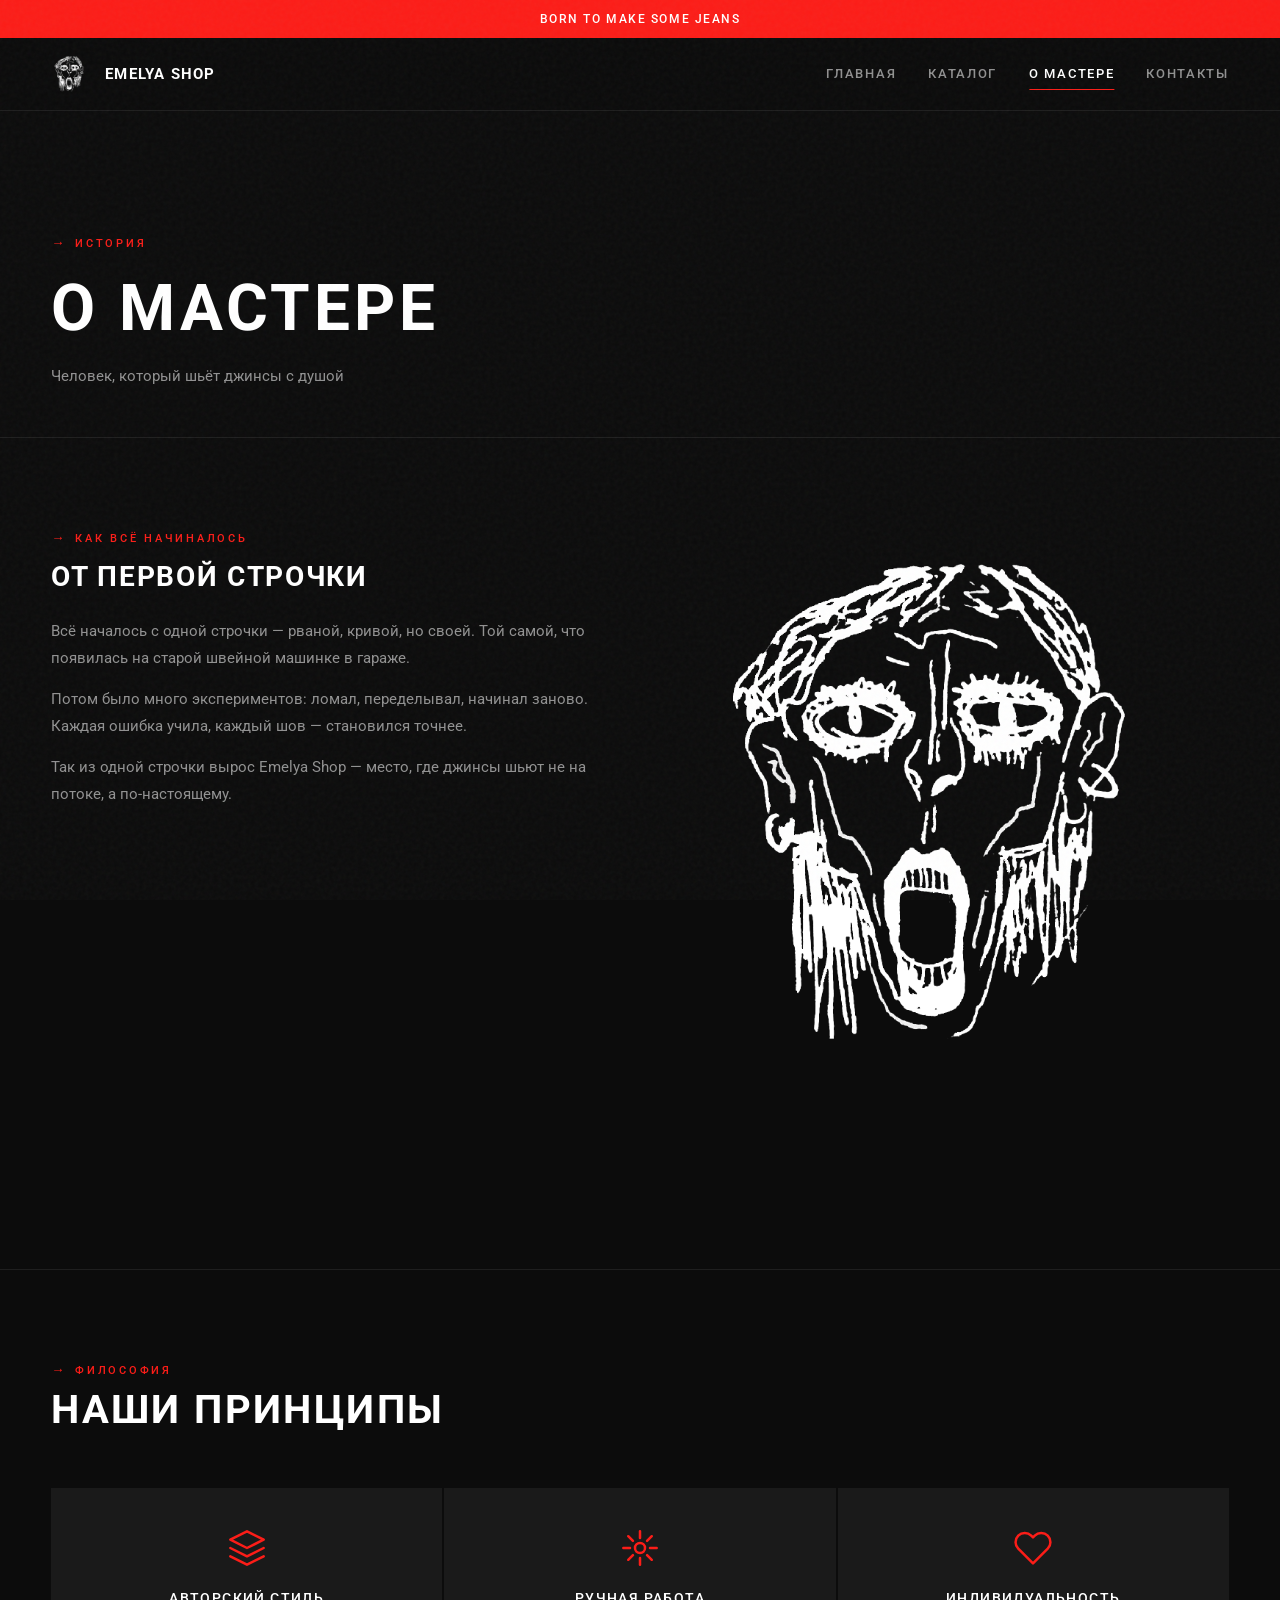
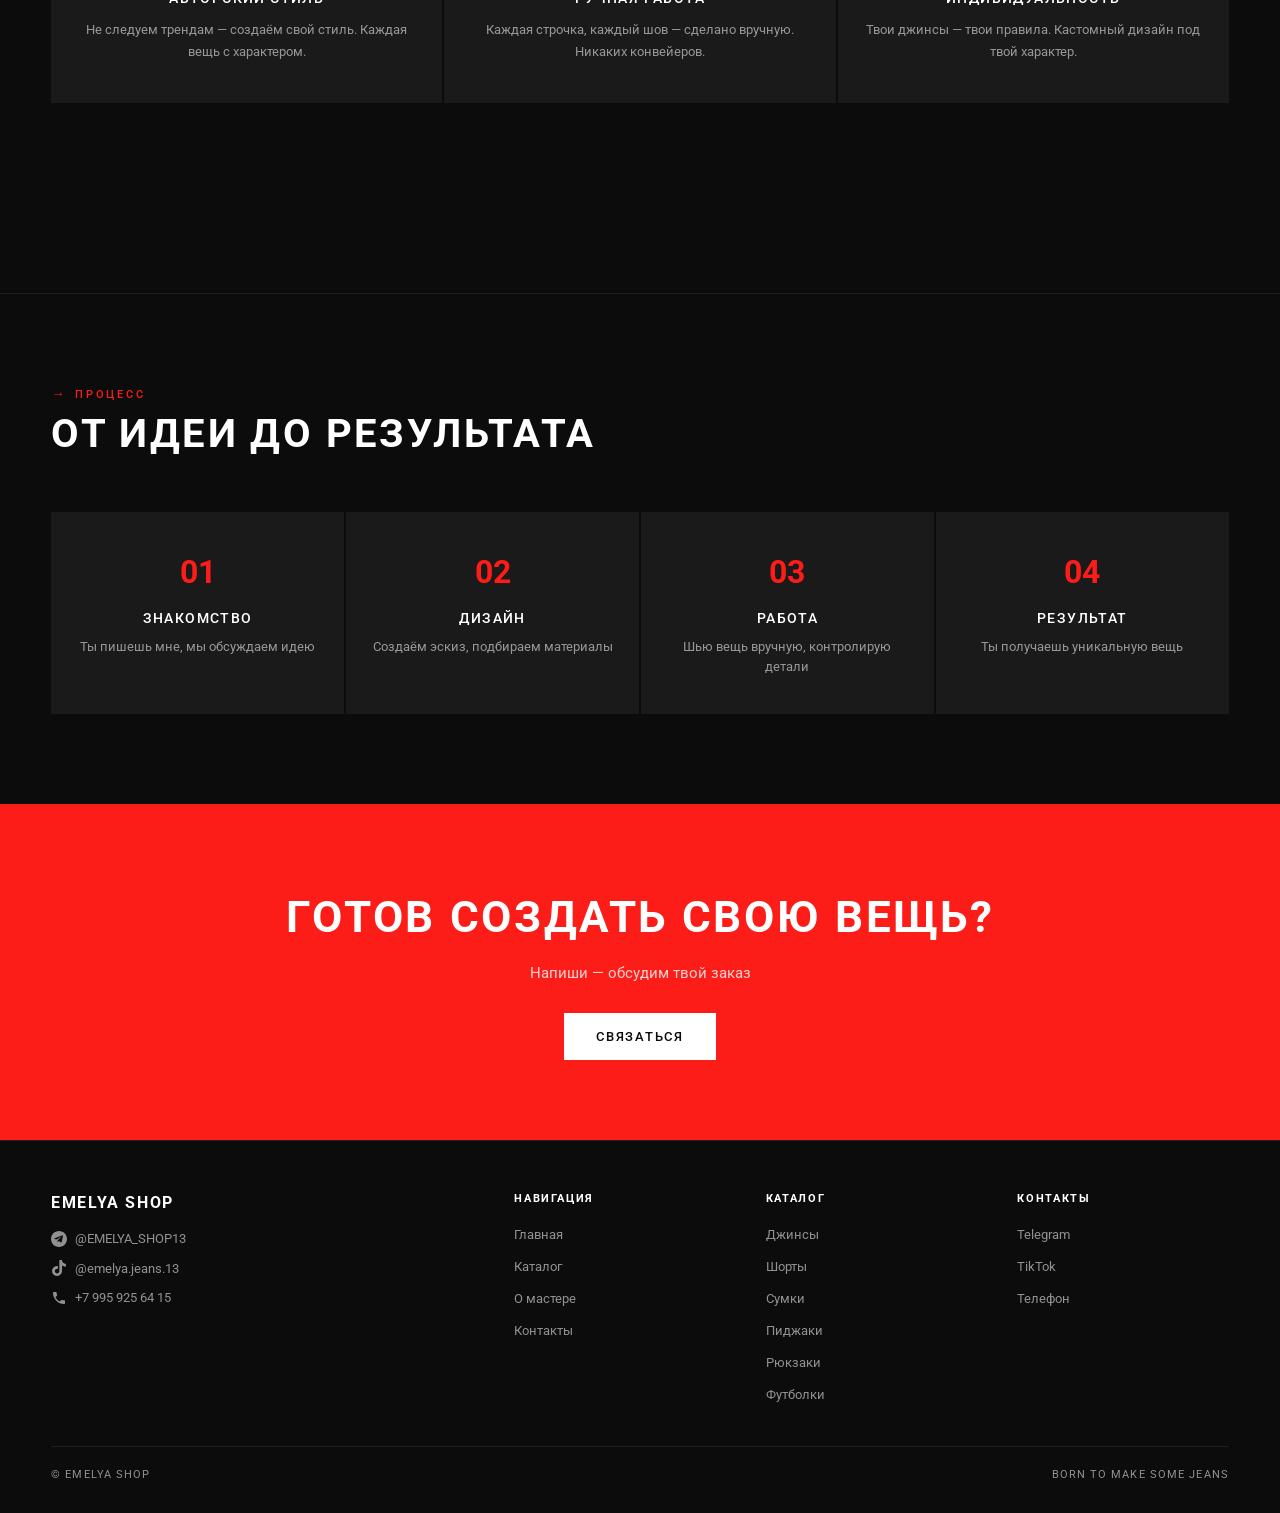
==== commit 47e98d1c: "Unify footer across all pages to match index.html" ====
--- a/about.html
+++ b/about.html
@@ -113,7 +113,9 @@
     <div class="container">
       <div class="footer-grid">
         <div class="footer-left">
-          <div class="footer-brand"><h3>Emelya Shop</h3><div class="footer-social">
+          <div class="footer-brand">
+          <h3>Emelya Shop</h3>
+          <div class="footer-social">
             <a href="https://t.me/Emelya_shop13" target="_blank" aria-label="Telegram">
               <svg viewBox="0 0 24 24" fill="currentColor" width="16" height="16"><path d="M12 0C5.37 0 0 5.37 0 12s5.37 12 12 12 12-5.37 12-12S18.63 0 12 0zm5.95 7.47l-1.97 9.28c-.15.67-.54.83-1.09.52l-3.02-2.22-1.46 1.4c-.16.16-.3.3-.61.3l.22-3.06 5.56-5.02c.24-.22-.05-.33-.37-.14l-6.87 4.32-2.97-.93c-.65-.2-.66-.65.14-.96l11.6-4.47c.54-.2 1.01.13.83.96z"/></svg>
               <span>@EMELYA_SHOP13</span>
@@ -127,10 +129,20 @@
               <span>+7 995 925 64 15</span>
             </a>
           </div>
-          <div class="footer-col"><h4>Навигация</h4><ul><li><a href="index.html">Главная</a></li><li><a href="catalog.html">Каталог</a></li><li><a href="about.html">О мастере</a></li><li><a href="contacts.html">Контакты</a></li></ul></div>
+          </div>
+          <div class="footer-col">
+          <h4>Навигация</h4>
+          <ul>
+            <li><a href="index.html">Главная</a></li>
+            <li><a href="catalog.html">Каталог</a></li>
+            <li><a href="about.html">О мастере</a></li>
+            <li><a href="contacts.html">Контакты</a></li>
+          </ul>
+        </div>
         </div>
         <div class="footer-right">
-          <div class="footer-col"><h4>Каталог</h4>
+          <div class="footer-col">
+          <h4>Каталог</h4>
           <ul>
             <li><a href="catalog.html?filter=jeans">Джинсы</a></li>
             <li><a href="catalog.html?filter=shorts">Шорты</a></li>
@@ -138,16 +150,22 @@
             <li><a href="catalog.html?filter=jackets">Пиджаки</a></li>
             <li><a href="catalog.html?filter=backpacks">Рюкзаки</a></li>
             <li><a href="catalog.html?filter=tshirts">Футболки</a></li>
-          </ul></div>
-          <div class="footer-col"><h4>Контакты</h4>
+          </ul>
+        </div>
+          <div class="footer-col">
+          <h4>Контакты</h4>
           <ul>
             <li><a href="https://t.me/Emelya_shop13" target="_blank">Telegram</a></li>
             <li><a href="https://www.tiktok.com/@emelya.jeans.13?_r=1&_t=ZS-98FneAqxl2o" target="_blank">TikTok</a></li>
             <li><a href="tel:+79959256415">Телефон</a></li>
-          </ul></div>
+          </ul>
+        </div>
         </div>
       </div>
-      <div class="footer-bottom"><span>&copy; <span class="easter-egg">Emelya</span> Shop</span><span>BORN TO MAKE SOME JEANS</span></div>
+      <div class="footer-bottom">
+        <span>&copy; <span class="easter-egg" id="easter-egg">Emelya</span> Shop</span>
+        <span>BORN TO MAKE SOME JEANS</span>
+      </div>
     </div>
   </footer>
   <script src="js/main.js"></script>
--- a/css/style.css
+++ b/css/style.css
@@ -1357,7 +1357,6 @@
 }
 
 @media (max-width: 480px) {
-  .works-grid { grid-template-columns: 1fr; }
   .catalog-grid { grid-template-columns: 1fr 1fr; }
 }
 
